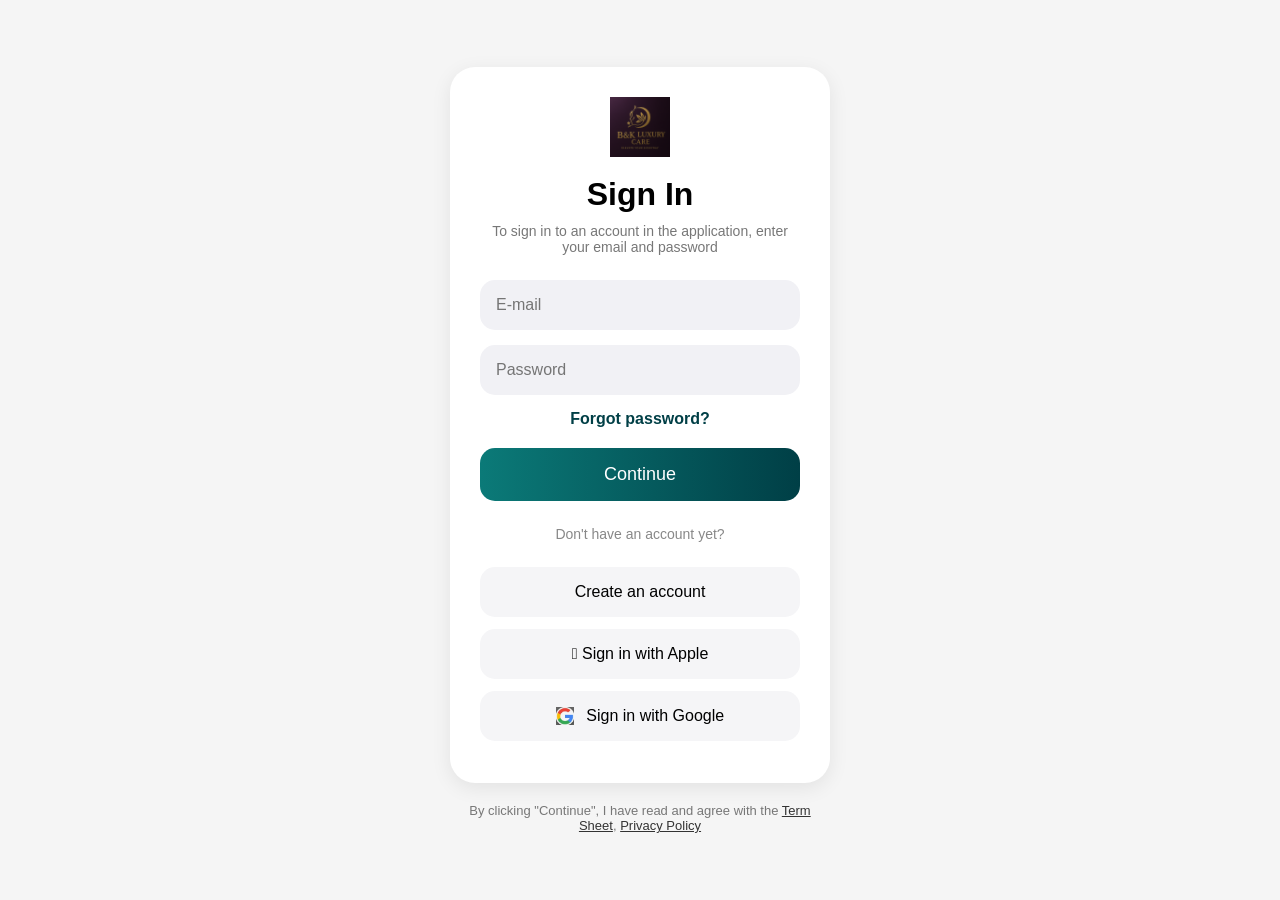
==== project-auction/index.html @ 751b1023 "new project" ====
<!DOCTYPE html>
<html lang="en">

<head>
    <meta charset="UTF-8">
    <meta name="viewport" content="width=device-width, initial-scale=1.0">
    <title>Login Screen</title>
    <link rel="stylesheet" href="styles.css">
</head>

<body>

    <div class="container">

        <div class="login-card">

            <div class="logo">
                <img src="images/logo.png" alt="Logo">
            </div>

            <h1>Sign In</h1>

            <p class="subtitle">
                To sign in to an account in the application,
                enter your email and password
            </p>

            <form>
                <input type="email" placeholder="E-mail">
                <input type="password" placeholder="Password">

                <a href="#" class="forgot">Forgot password?</a>

                <button class="btn-primary">Continue</button>

                <div class="divider">
                    <span>Don't have an account yet?</span>
                </div>

                <button type="button" class="btn-secondary">
                    Create an account
                </button>

                <button type="button" class="social-btn">
                     Sign in with Apple
                </button>

                <button type="button" class="social-btn">
                    <img src="images/google .PNG" alt="Google">
                    Sign in with Google
                </button>

            </form>

        </div>

        <div class="terms">
            By clicking "Continue", I have read and agree
            with the <a href="#">Term Sheet</a>,
            <a href="#">Privacy Policy</a>
        </div>

    </div>

</body>

</html>
---- project-auction/styles.css ----
* {
    margin: 0;
    padding: 0;
    box-sizing: border-box;
    font-family: Arial, sans-serif;
}

body {
    background: #f5f5f5;
    display: flex;
    justify-content: center;
    align-items: center;
    min-height: 100vh;
}

.container {
    width: 100%;
    max-width: 420px;
    padding: 20px;
}

.login-card {
    background: #fff;
    border-radius: 25px;
    padding: 30px;
    text-align: center;
    box-shadow: 0 5px 20px rgba(0, 0, 0, .08);
}

.logo img {
    width: 60px;
    margin-bottom: 15px;
}

h1 {
    margin-bottom: 10px;
}

.subtitle {
    color: #777;
    font-size: 14px;
    margin-bottom: 25px;
}

input {
    width: 100%;
    padding: 16px;
    border: none;
    border-radius: 15px;
    background: #f1f1f5;
    margin-bottom: 15px;
    font-size: 16px;
}

.forgot {
    display: block;
    text-align: center;
    margin-bottom: 20px;
    color: #003f46;
    text-decoration: none;
    font-weight: 600;
}

.btn-primary {
    width: 100%;
    padding: 16px;
    border: none;
    border-radius: 15px;
    background: linear-gradient(to right, #0b7a78, #003f46);
    color: white;
    font-size: 18px;
    cursor: pointer;
}

.divider {
    margin: 25px 0;
    color: #888;
    font-size: 14px;
}

.btn-secondary,
.social-btn {
    width: 100%;
    padding: 16px;
    margin-bottom: 12px;
    border: none;
    border-radius: 15px;
    background: #f5f5f7;
    cursor: pointer;
    font-size: 16px;
}

.social-btn img {
    width: 18px;
    vertical-align: middle;
    margin-right: 8px;
}

.terms {
    text-align: center;
    margin-top: 20px;
    font-size: 13px;
    color: #777;
}

.terms a {
    color: #333;
}
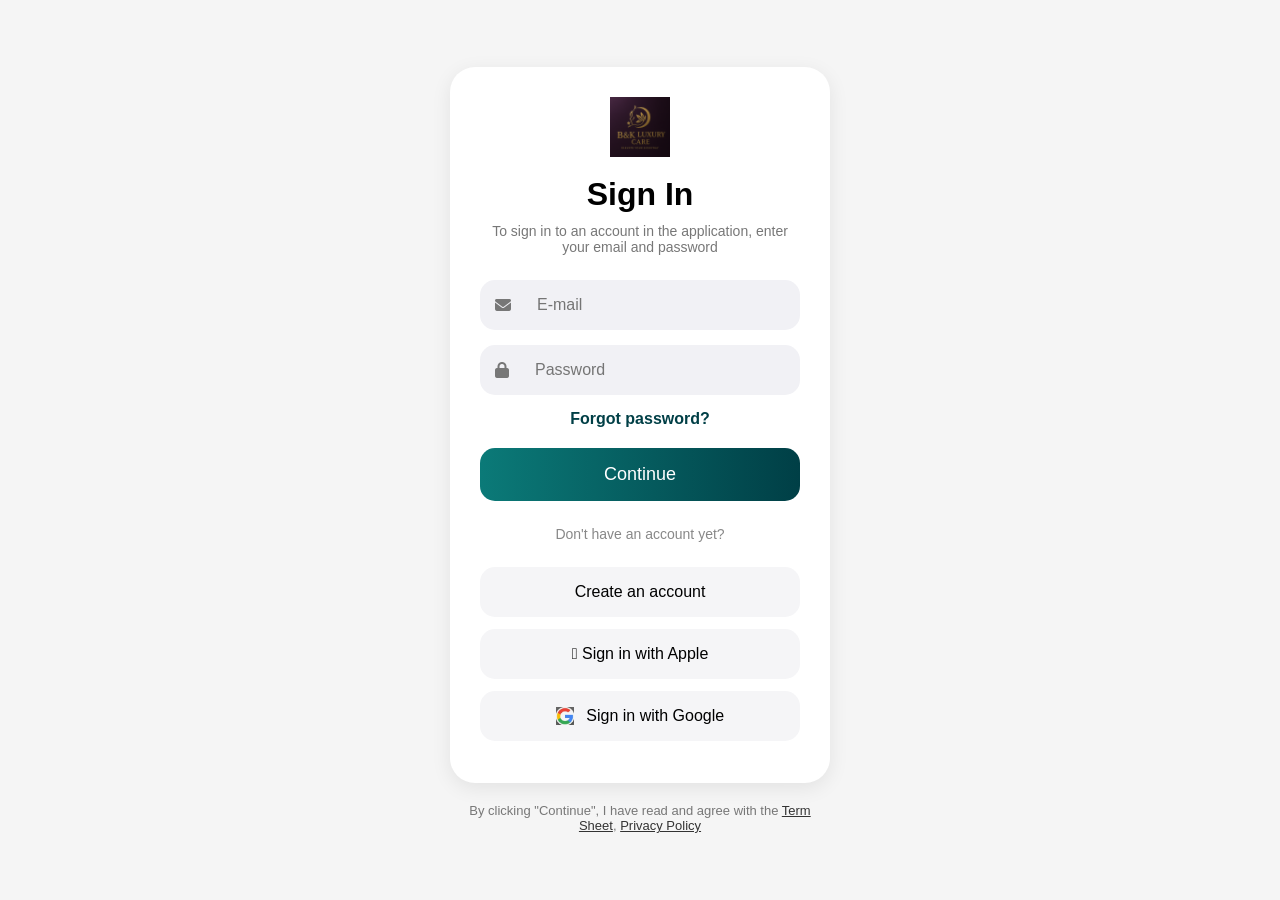
==== commit 564548ff: "mail-box" ====
--- a/project-auction/index.html
+++ b/project-auction/index.html
@@ -6,6 +6,8 @@
     <meta name="viewport" content="width=device-width, initial-scale=1.0">
     <title>Login Screen</title>
     <link rel="stylesheet" href="styles.css">
+    <link rel="stylesheet"
+      href="https://cdnjs.cloudflare.com/ajax/libs/font-awesome/6.5.1/css/all.min.css">
 </head>
 
 <body>
@@ -26,9 +28,15 @@
             </p>
 
             <form>
-                <input type="email" placeholder="E-mail">
-                <input type="password" placeholder="Password">
+                <div class="input-box">
+                    <i class="fa-solid fa-envelope"></i>
+                    <input type="email" placeholder="E-mail">
+                </div>
 
+                <div class="input-box">
+                    <i class="fa-solid fa-lock"></i>
+                    <input type="password" placeholder="Password">
+                </div>
                 <a href="#" class="forgot">Forgot password?</a>
 
                 <button class="btn-primary">Continue</button>
--- a/project-auction/styles.css
+++ b/project-auction/styles.css
@@ -105,4 +105,27 @@
 
 .terms a {
     color: #333;
+}
+
+.input-box {
+    display: flex;
+    align-items: center;
+    background: #f1f1f5;
+    border-radius: 15px;
+    padding: 0 15px;
+    margin-bottom: 15px;
+}
+
+.input-box i {
+    color: #777;
+    font-size: 16px;
+    margin-right: 10px;
+}
+
+.input-box input {
+    background: transparent;
+    border: none;
+    margin-bottom: 0;
+    outline: none;
+    width: 100%;
 }
